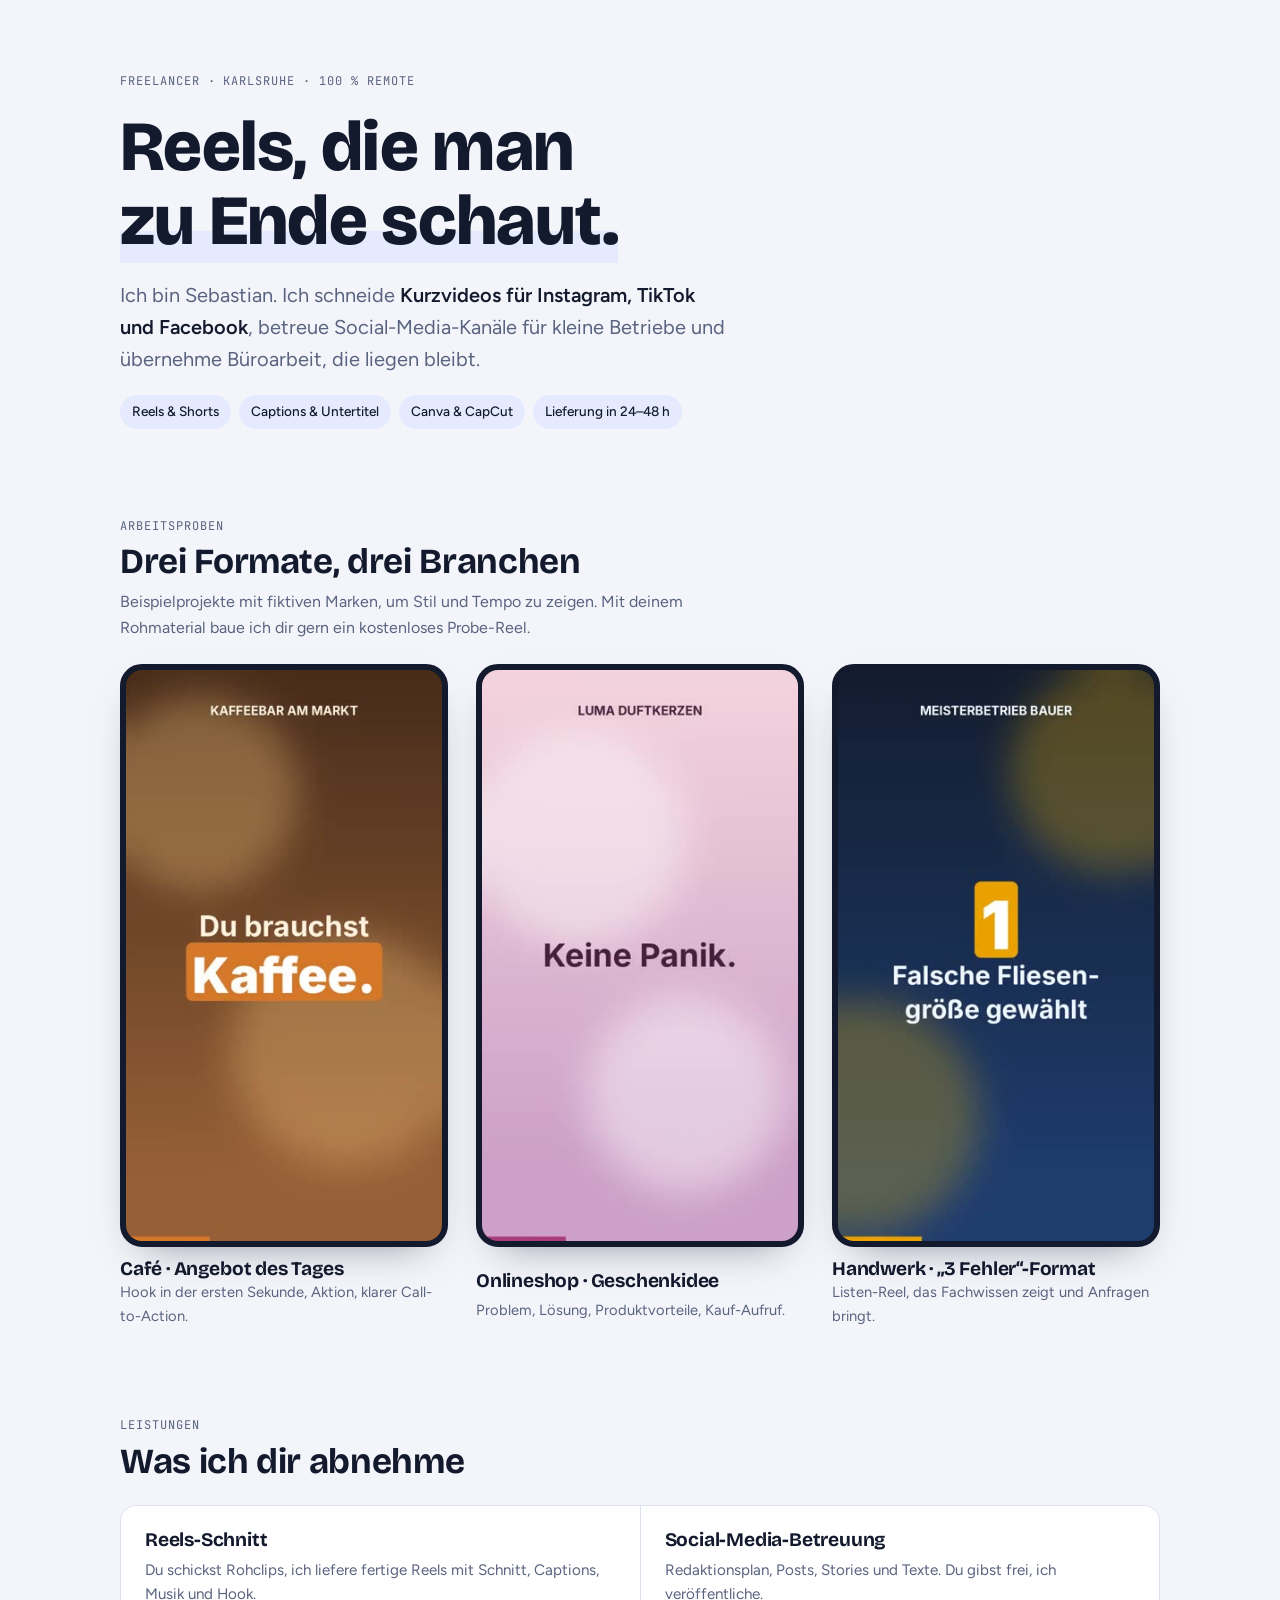
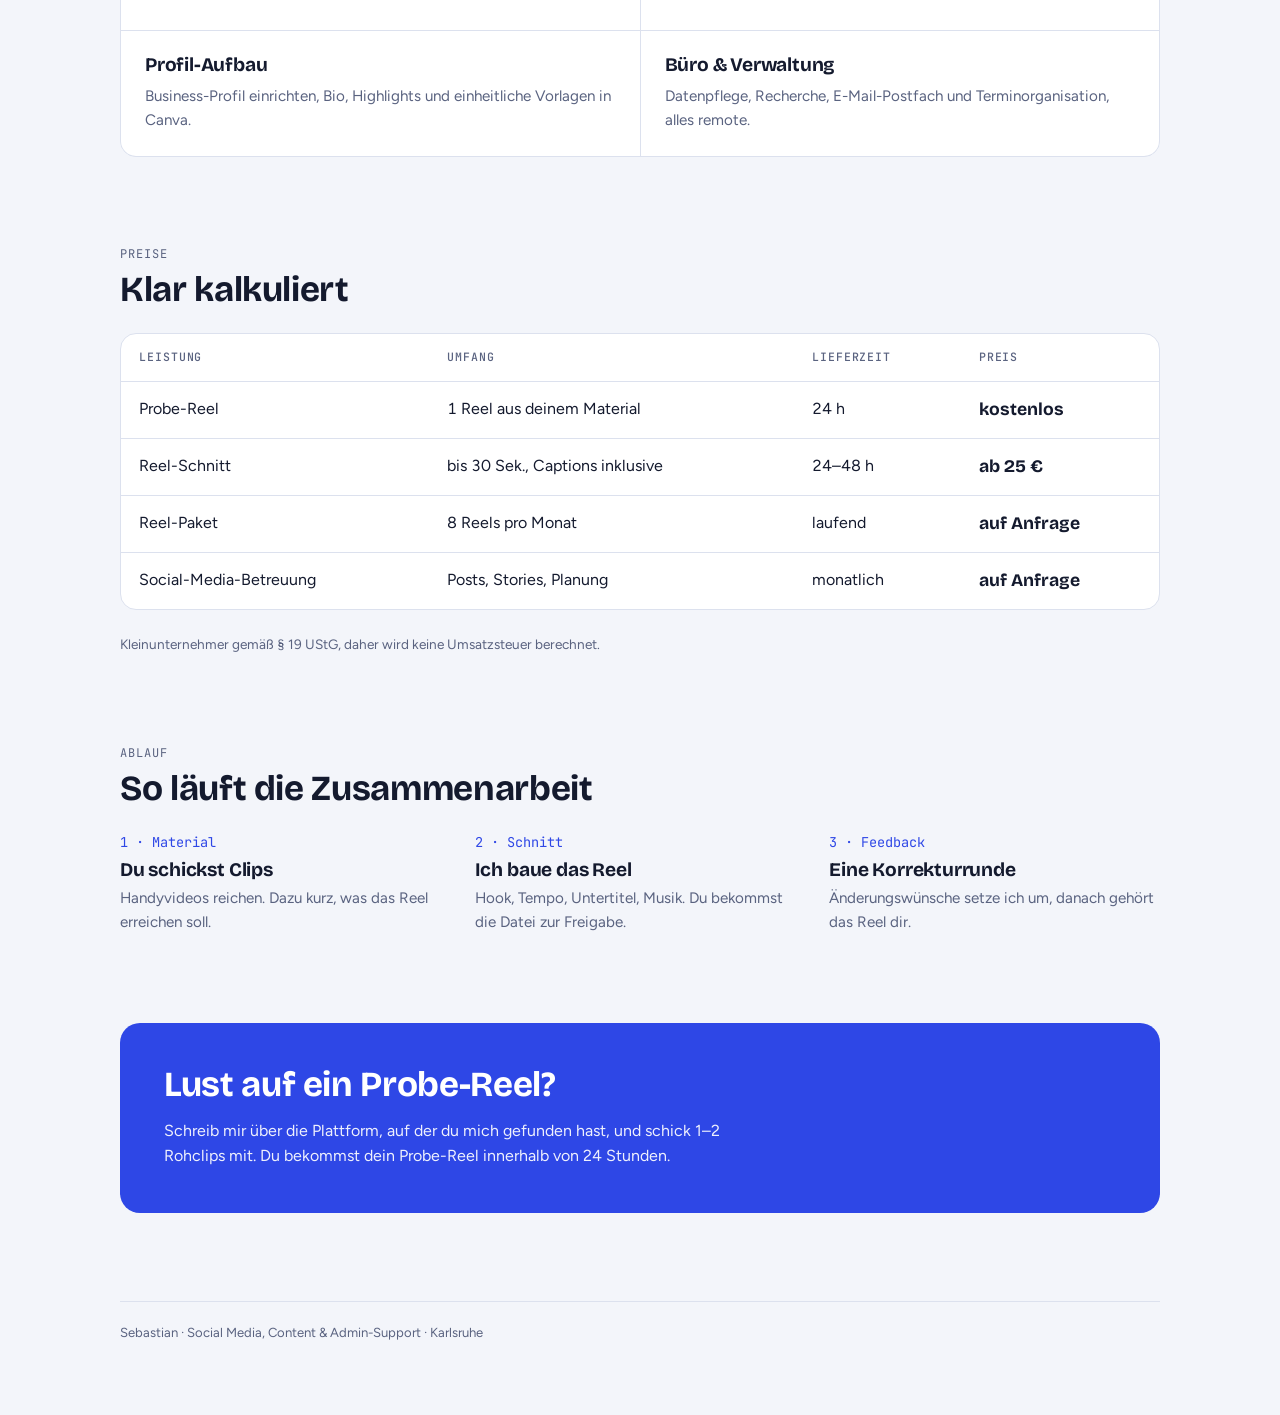
==== index.html @ 8fb292fe "Add files via upload" ====
<!doctype html>
<html lang="de">
<head>
<meta charset="utf-8">
<meta name="viewport" content="width=device-width, initial-scale=1, viewport-fit=cover">
<meta name="description" content="Sebastian – Reels-Schnitt, Social-Media-Betreuung und Admin-Support. Freelancer aus Karlsruhe, 100 % remote.">
<title>Portfolio Sebastian</title>
<link rel="preconnect" href="https://fonts.googleapis.com">
<link rel="stylesheet" href="https://fonts.googleapis.com/css2?family=Bricolage+Grotesque:opsz,wght@12..96,500;12..96,700;12..96,800&family=Figtree:wght@400;500;600&family=JetBrains+Mono:wght@500&display=swap">
<style>
/* Layout: schmale Textspalte links, Reels als Hochformat-Streifen; Preise als Tabelle mit Zeitangaben */
:root{
  --bg:#F3F5FA; --surface:#FFFFFF; --ink:#141A2E; --muted:#5A6380; --line:#DCE1EE;
  --accent:#2E47E6; --accent-ink:#FFFFFF; --tint:#E6EAFF;
  --display:"Bricolage Grotesque", "Arial Narrow", system-ui, sans-serif;
  --body:"Figtree", system-ui, -apple-system, "Segoe UI", sans-serif;
  --mono:"JetBrains Mono", ui-monospace, "SFMono-Regular", Menlo, monospace;
}
@media (prefers-color-scheme: dark){:root:not([data-theme="light"]){
  --bg:#0E1220; --surface:#161B2E; --ink:#EEF1FA; --muted:#A3ABC7; --line:#2A3150;
  --accent:#8C9BFF; --accent-ink:#0E1220; --tint:#1F2747; color-scheme:dark}}
:root[data-theme="dark"]{
  --bg:#0E1220; --surface:#161B2E; --ink:#EEF1FA; --muted:#A3ABC7; --line:#2A3150;
  --accent:#8C9BFF; --accent-ink:#0E1220; --tint:#1F2747; color-scheme:dark}

*{box-sizing:border-box}
body{margin:0;background:var(--bg);color:var(--ink);font-family:var(--body);font-size:1rem;line-height:1.6;
  padding-left:max(16px, env(safe-area-inset-left, 0px));padding-right:max(16px, env(safe-area-inset-right, 0px))}
.wrap{max-width:1040px;margin:0 auto;padding-block:clamp(32px,6vw,72px);display:grid;gap:clamp(48px,8vw,88px)}
h1,h2,h3{font-family:var(--display);line-height:1.05;margin:0;text-wrap:balance;letter-spacing:-.01em}
h1{font-size:clamp(2.4rem,7vw,4.4rem);font-weight:800}
h2{font-size:clamp(1.6rem,3.6vw,2.2rem);font-weight:700}
h3{font-size:1.2rem;font-weight:700}
p{margin:0}
.label{font-family:var(--mono);font-size:.75rem;letter-spacing:.08em;text-transform:uppercase;color:var(--muted)}

header{display:grid;gap:20px;max-width:46rem}
header .lead{font-size:clamp(1.05rem,2.2vw,1.25rem);color:var(--muted);max-width:38rem}
header .lead strong{color:var(--ink);font-weight:600}
.facts{display:flex;flex-wrap:wrap;gap:8px}
.chip{font-size:.85rem;font-weight:500;padding:6px 12px;border-radius:999px;background:var(--tint);color:var(--ink)}
.hl{background:linear-gradient(transparent 62%, var(--tint) 62%)}

section{display:grid;gap:24px}
.sec-head{display:grid;gap:8px;max-width:40rem}
.sec-head p{color:var(--muted)}

.reels{display:grid;grid-template-columns:repeat(3,minmax(0,1fr));gap:clamp(12px,2.5vw,28px)}
.reel{display:grid;gap:12px;min-width:0}
.phone{position:relative;aspect-ratio:9/16;max-width:100%;border-radius:22px;overflow:hidden;background:var(--ink);
  border:6px solid var(--ink);box-shadow:0 18px 40px -24px rgba(20,26,46,.55)}
.phone video{width:100%;height:100%;object-fit:cover;display:block}
.reel .meta{display:grid;gap:2px}
.reel .meta p{font-size:.92rem;color:var(--muted)}

.services{display:grid;grid-template-columns:repeat(2,minmax(0,1fr));gap:1px;background:var(--line);border:1px solid var(--line);border-radius:16px;overflow:hidden}
.svc{background:var(--surface);padding:24px;display:grid;gap:8px;align-content:start;min-width:0}
.svc p{color:var(--muted);font-size:.95rem}

.table-wrap{overflow-x:auto;border:1px solid var(--line);border-radius:16px;background:var(--surface)}
table{width:100%;border-collapse:collapse;min-width:520px;font-variant-numeric:tabular-nums}
th,td{text-align:left;padding:14px 18px;border-bottom:1px solid var(--line);vertical-align:top}
th{font-family:var(--mono);font-size:.72rem;letter-spacing:.08em;text-transform:uppercase;color:var(--muted);font-weight:500}
tr:last-child td{border-bottom:0}
td.price{font-family:var(--display);font-weight:700;font-size:1.1rem;white-space:nowrap}
.note{font-size:.85rem;color:var(--muted)}

.steps{display:grid;grid-template-columns:repeat(3,minmax(0,1fr));gap:24px}
.step{display:grid;gap:6px;min-width:0}
.step .n{font-family:var(--mono);color:var(--accent);font-size:.85rem}
.step p{color:var(--muted);font-size:.95rem}

.contact{background:var(--accent);color:var(--accent-ink);border-radius:20px;padding:clamp(24px,5vw,44px);display:grid;gap:14px}
.contact p{max-width:36rem;opacity:.92}

footer{font-size:.82rem;color:var(--muted);border-top:1px solid var(--line);padding-top:20px}

@media (max-width:760px){
  .reels{grid-template-columns:repeat(3,minmax(140px,1fr));overflow-x:auto;scroll-snap-type:x mandatory;padding-bottom:6px}
  .reel{scroll-snap-align:start}
  .services,.steps{grid-template-columns:1fr}
}
@media (max-width:480px){ .reels{grid-template-columns:repeat(3,72%)} }
@media (prefers-reduced-motion: reduce){ .phone video{animation:none} }
</style>

</head>
<body>
<div class="wrap">
  <header>
    <span class="label">Freelancer · Karlsruhe · 100 % remote</span>
    <h1>Reels, die man <span class="hl">zu Ende schaut.</span></h1>
    <p class="lead">Ich bin Sebastian. Ich schneide <strong>Kurzvideos für Instagram, TikTok und Facebook</strong>, betreue Social-Media-Kanäle für kleine Betriebe und übernehme Büroarbeit, die liegen bleibt.</p>
    <div class="facts">
      <span class="chip">Reels &amp; Shorts</span>
      <span class="chip">Captions &amp; Untertitel</span>
      <span class="chip">Canva &amp; CapCut</span>
      <span class="chip">Lieferung in 24–48 h</span>
    </div>
  </header>

  <section aria-labelledby="h-reels">
    <div class="sec-head">
      <span class="label">Arbeitsproben</span>
      <h2 id="h-reels">Drei Formate, drei Branchen</h2>
      <p>Beispielprojekte mit fiktiven Marken, um Stil und Tempo zu zeigen. Mit deinem Rohmaterial baue ich dir gern ein kostenloses Probe-Reel.</p>
    </div>
    <div class="reels">
      <article class="reel">
        <div class="phone"><video src="reels/reel_cafe.mp4" poster="reels/cafe.jpg" autoplay muted loop playsinline aria-label="Beispiel-Reel für ein Café"></video></div>
        <div class="meta"><h3>Café · Angebot des Tages</h3><p>Hook in der ersten Sekunde, Aktion, klarer Call-to-Action.</p></div>
      </article>
      <article class="reel">
        <div class="phone"><video src="reels/reel_kerzen.mp4" poster="reels/kerzen.jpg" autoplay muted loop playsinline aria-label="Beispiel-Reel für einen Onlineshop"></video></div>
        <div class="meta"><h3>Onlineshop · Geschenkidee</h3><p>Problem, Lösung, Produktvorteile, Kauf-Aufruf.</p></div>
      </article>
      <article class="reel">
        <div class="phone"><video src="reels/reel_handwerk.mp4" poster="reels/handwerk.jpg" autoplay muted loop playsinline aria-label="Beispiel-Reel für einen Handwerksbetrieb"></video></div>
        <div class="meta"><h3>Handwerk · „3 Fehler“-Format</h3><p>Listen-Reel, das Fachwissen zeigt und Anfragen bringt.</p></div>
      </article>
    </div>
  </section>

  <section aria-labelledby="h-svc">
    <div class="sec-head">
      <span class="label">Leistungen</span>
      <h2 id="h-svc">Was ich dir abnehme</h2>
    </div>
    <div class="services">
      <div class="svc"><h3>Reels-Schnitt</h3><p>Du schickst Rohclips, ich liefere fertige Reels mit Schnitt, Captions, Musik und Hook.</p></div>
      <div class="svc"><h3>Social-Media-Betreuung</h3><p>Redaktionsplan, Posts, Stories und Texte. Du gibst frei, ich veröffentliche.</p></div>
      <div class="svc"><h3>Profil-Aufbau</h3><p>Business-Profil einrichten, Bio, Highlights und einheitliche Vorlagen in Canva.</p></div>
      <div class="svc"><h3>Büro &amp; Verwaltung</h3><p>Datenpflege, Recherche, E-Mail-Postfach und Terminorganisation, alles remote.</p></div>
    </div>
  </section>

  <section aria-labelledby="h-price">
    <div class="sec-head">
      <span class="label">Preise</span>
      <h2 id="h-price">Klar kalkuliert</h2>
    </div>
    <div class="table-wrap">
      <table>
        <thead><tr><th>Leistung</th><th>Umfang</th><th>Lieferzeit</th><th>Preis</th></tr></thead>
        <tbody>
          <tr><td>Probe-Reel</td><td>1 Reel aus deinem Material</td><td>24 h</td><td class="price">kostenlos</td></tr>
          <tr><td>Reel-Schnitt</td><td>bis 30 Sek., Captions inklusive</td><td>24–48 h</td><td class="price">ab 25 €</td></tr>
          <tr><td>Reel-Paket</td><td>8 Reels pro Monat</td><td>laufend</td><td class="price">auf Anfrage</td></tr>
          <tr><td>Social-Media-Betreuung</td><td>Posts, Stories, Planung</td><td>monatlich</td><td class="price">auf Anfrage</td></tr>
        </tbody>
      </table>
    </div>
    <p class="note">Kleinunternehmer gemäß § 19 UStG, daher wird keine Umsatzsteuer berechnet.</p>
  </section>

  <section aria-labelledby="h-how">
    <div class="sec-head">
      <span class="label">Ablauf</span>
      <h2 id="h-how">So läuft die Zusammenarbeit</h2>
    </div>
    <div class="steps">
      <div class="step"><span class="n">1 · Material</span><h3>Du schickst Clips</h3><p>Handyvideos reichen. Dazu kurz, was das Reel erreichen soll.</p></div>
      <div class="step"><span class="n">2 · Schnitt</span><h3>Ich baue das Reel</h3><p>Hook, Tempo, Untertitel, Musik. Du bekommst die Datei zur Freigabe.</p></div>
      <div class="step"><span class="n">3 · Feedback</span><h3>Eine Korrekturrunde</h3><p>Änderungswünsche setze ich um, danach gehört das Reel dir.</p></div>
    </div>
  </section>

  <section class="contact" aria-labelledby="h-contact">
    <h2 id="h-contact">Lust auf ein Probe-Reel?</h2>
    <p>Schreib mir über die Plattform, auf der du mich gefunden hast, und schick 1–2 Rohclips mit. Du bekommst dein Probe-Reel innerhalb von 24 Stunden.</p>
  </section>

  <footer>Sebastian · Social Media, Content &amp; Admin-Support · Karlsruhe</footer>
</div>

</body>
</html>
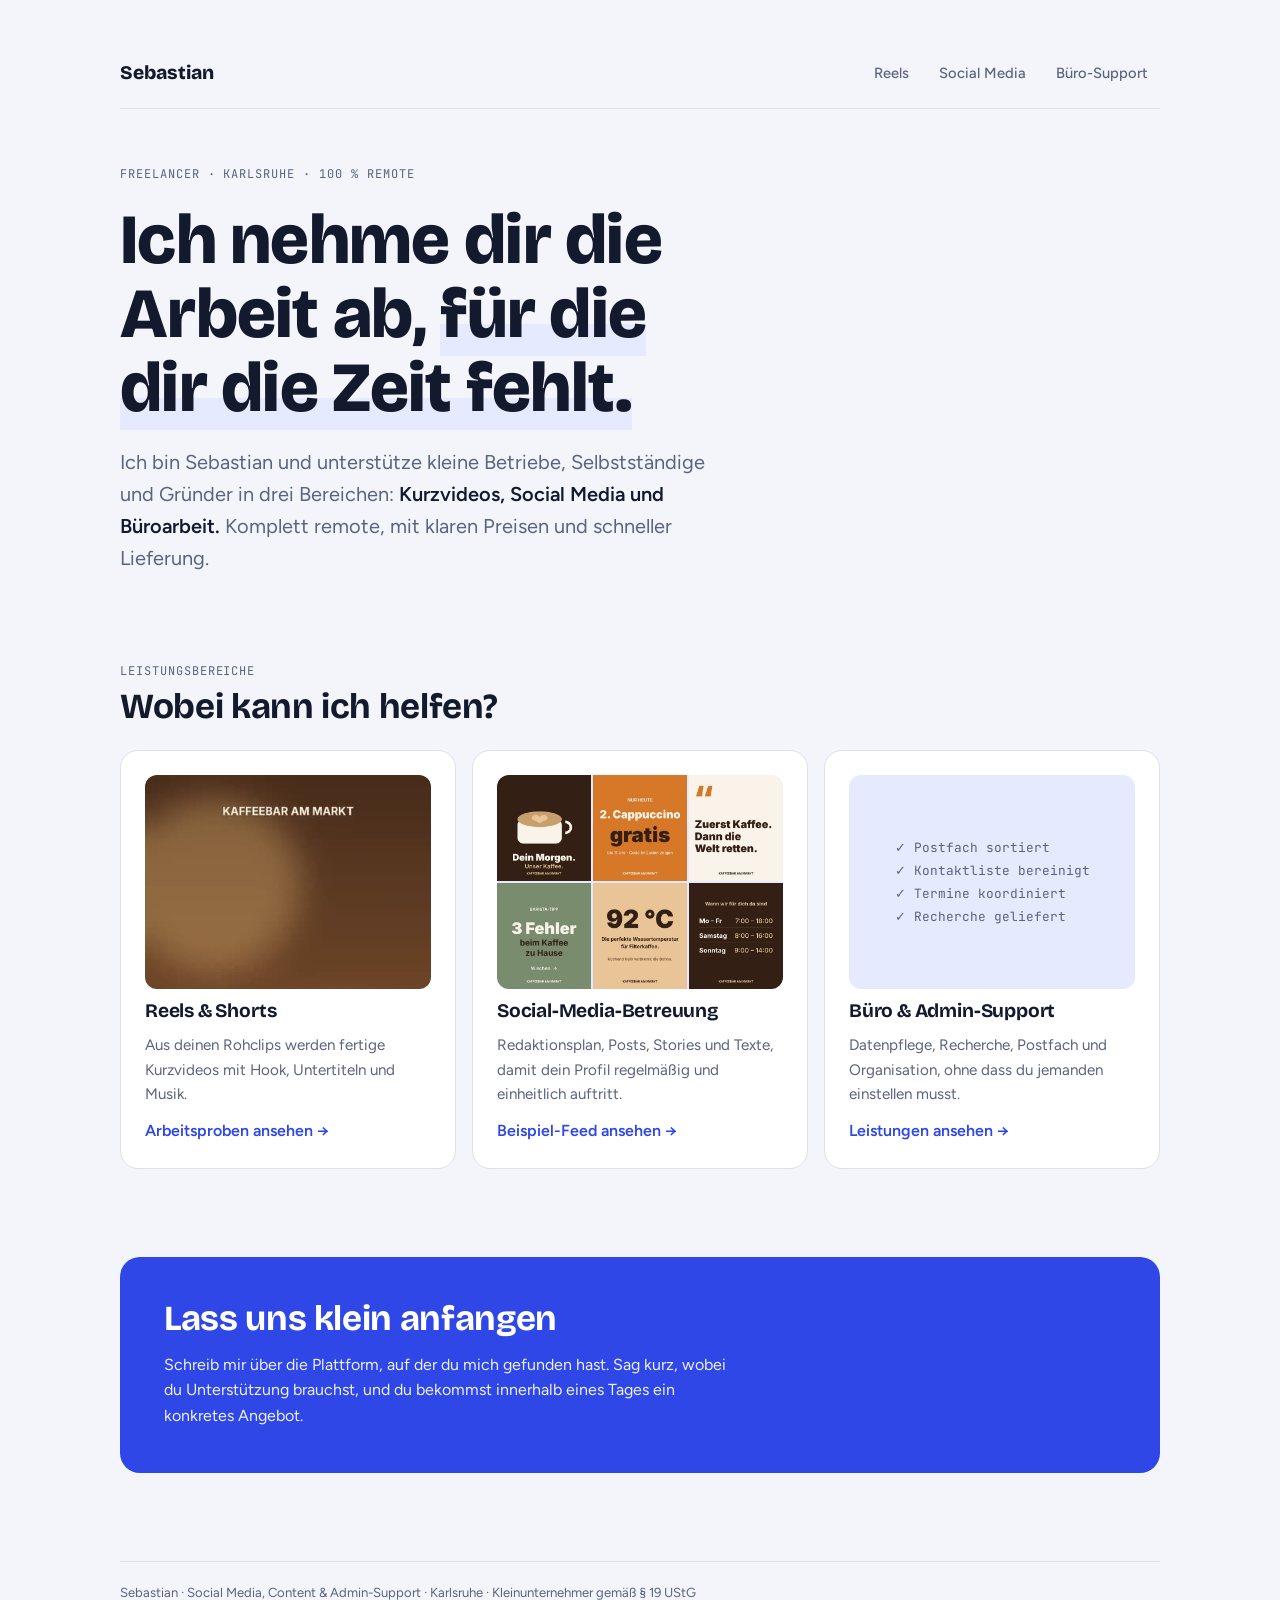
==== commit 1a1537cf: "Portfolio: Startseite und Unterseiten für Reels, Social Media und Büro-Support Co-Authored-By: Claud" ====
--- a/index.html
+++ b/index.html
@@ -3,175 +3,66 @@
 <head>
 <meta charset="utf-8">
 <meta name="viewport" content="width=device-width, initial-scale=1, viewport-fit=cover">
-<meta name="description" content="Sebastian – Reels-Schnitt, Social-Media-Betreuung und Admin-Support. Freelancer aus Karlsruhe, 100 % remote.">
 <title>Portfolio Sebastian</title>
+<meta name="description" content="Sebastian – Reels-Schnitt, Social-Media-Betreuung und Büro-Support. Freelancer aus Karlsruhe, 100 % remote.">
 <link rel="preconnect" href="https://fonts.googleapis.com">
 <link rel="stylesheet" href="https://fonts.googleapis.com/css2?family=Bricolage+Grotesque:opsz,wght@12..96,500;12..96,700;12..96,800&family=Figtree:wght@400;500;600&family=JetBrains+Mono:wght@500&display=swap">
-<style>
-/* Layout: schmale Textspalte links, Reels als Hochformat-Streifen; Preise als Tabelle mit Zeitangaben */
-:root{
-  --bg:#F3F5FA; --surface:#FFFFFF; --ink:#141A2E; --muted:#5A6380; --line:#DCE1EE;
-  --accent:#2E47E6; --accent-ink:#FFFFFF; --tint:#E6EAFF;
-  --display:"Bricolage Grotesque", "Arial Narrow", system-ui, sans-serif;
-  --body:"Figtree", system-ui, -apple-system, "Segoe UI", sans-serif;
-  --mono:"JetBrains Mono", ui-monospace, "SFMono-Regular", Menlo, monospace;
-}
-@media (prefers-color-scheme: dark){:root:not([data-theme="light"]){
-  --bg:#0E1220; --surface:#161B2E; --ink:#EEF1FA; --muted:#A3ABC7; --line:#2A3150;
-  --accent:#8C9BFF; --accent-ink:#0E1220; --tint:#1F2747; color-scheme:dark}}
-:root[data-theme="dark"]{
-  --bg:#0E1220; --surface:#161B2E; --ink:#EEF1FA; --muted:#A3ABC7; --line:#2A3150;
-  --accent:#8C9BFF; --accent-ink:#0E1220; --tint:#1F2747; color-scheme:dark}
-
-*{box-sizing:border-box}
-body{margin:0;background:var(--bg);color:var(--ink);font-family:var(--body);font-size:1rem;line-height:1.6;
-  padding-left:max(16px, env(safe-area-inset-left, 0px));padding-right:max(16px, env(safe-area-inset-right, 0px))}
-.wrap{max-width:1040px;margin:0 auto;padding-block:clamp(32px,6vw,72px);display:grid;gap:clamp(48px,8vw,88px)}
-h1,h2,h3{font-family:var(--display);line-height:1.05;margin:0;text-wrap:balance;letter-spacing:-.01em}
-h1{font-size:clamp(2.4rem,7vw,4.4rem);font-weight:800}
-h2{font-size:clamp(1.6rem,3.6vw,2.2rem);font-weight:700}
-h3{font-size:1.2rem;font-weight:700}
-p{margin:0}
-.label{font-family:var(--mono);font-size:.75rem;letter-spacing:.08em;text-transform:uppercase;color:var(--muted)}
-
-header{display:grid;gap:20px;max-width:46rem}
-header .lead{font-size:clamp(1.05rem,2.2vw,1.25rem);color:var(--muted);max-width:38rem}
-header .lead strong{color:var(--ink);font-weight:600}
-.facts{display:flex;flex-wrap:wrap;gap:8px}
-.chip{font-size:.85rem;font-weight:500;padding:6px 12px;border-radius:999px;background:var(--tint);color:var(--ink)}
-.hl{background:linear-gradient(transparent 62%, var(--tint) 62%)}
-
-section{display:grid;gap:24px}
-.sec-head{display:grid;gap:8px;max-width:40rem}
-.sec-head p{color:var(--muted)}
-
-.reels{display:grid;grid-template-columns:repeat(3,minmax(0,1fr));gap:clamp(12px,2.5vw,28px)}
-.reel{display:grid;gap:12px;min-width:0}
-.phone{position:relative;aspect-ratio:9/16;max-width:100%;border-radius:22px;overflow:hidden;background:var(--ink);
-  border:6px solid var(--ink);box-shadow:0 18px 40px -24px rgba(20,26,46,.55)}
-.phone video{width:100%;height:100%;object-fit:cover;display:block}
-.reel .meta{display:grid;gap:2px}
-.reel .meta p{font-size:.92rem;color:var(--muted)}
-
-.services{display:grid;grid-template-columns:repeat(2,minmax(0,1fr));gap:1px;background:var(--line);border:1px solid var(--line);border-radius:16px;overflow:hidden}
-.svc{background:var(--surface);padding:24px;display:grid;gap:8px;align-content:start;min-width:0}
-.svc p{color:var(--muted);font-size:.95rem}
-
-.table-wrap{overflow-x:auto;border:1px solid var(--line);border-radius:16px;background:var(--surface)}
-table{width:100%;border-collapse:collapse;min-width:520px;font-variant-numeric:tabular-nums}
-th,td{text-align:left;padding:14px 18px;border-bottom:1px solid var(--line);vertical-align:top}
-th{font-family:var(--mono);font-size:.72rem;letter-spacing:.08em;text-transform:uppercase;color:var(--muted);font-weight:500}
-tr:last-child td{border-bottom:0}
-td.price{font-family:var(--display);font-weight:700;font-size:1.1rem;white-space:nowrap}
-.note{font-size:.85rem;color:var(--muted)}
-
-.steps{display:grid;grid-template-columns:repeat(3,minmax(0,1fr));gap:24px}
-.step{display:grid;gap:6px;min-width:0}
-.step .n{font-family:var(--mono);color:var(--accent);font-size:.85rem}
-.step p{color:var(--muted);font-size:.95rem}
-
-.contact{background:var(--accent);color:var(--accent-ink);border-radius:20px;padding:clamp(24px,5vw,44px);display:grid;gap:14px}
-.contact p{max-width:36rem;opacity:.92}
-
-footer{font-size:.82rem;color:var(--muted);border-top:1px solid var(--line);padding-top:20px}
-
-@media (max-width:760px){
-  .reels{grid-template-columns:repeat(3,minmax(140px,1fr));overflow-x:auto;scroll-snap-type:x mandatory;padding-bottom:6px}
-  .reel{scroll-snap-align:start}
-  .services,.steps{grid-template-columns:1fr}
-}
-@media (max-width:480px){ .reels{grid-template-columns:repeat(3,72%)} }
-@media (prefers-reduced-motion: reduce){ .phone video{animation:none} }
-</style>
-
+<link rel="stylesheet" href="style.css">
 </head>
 <body>
 <div class="wrap">
-  <header>
-    <span class="label">Freelancer · Karlsruhe · 100 % remote</span>
-    <h1>Reels, die man <span class="hl">zu Ende schaut.</span></h1>
-    <p class="lead">Ich bin Sebastian. Ich schneide <strong>Kurzvideos für Instagram, TikTok und Facebook</strong>, betreue Social-Media-Kanäle für kleine Betriebe und übernehme Büroarbeit, die liegen bleibt.</p>
-    <div class="facts">
-      <span class="chip">Reels &amp; Shorts</span>
-      <span class="chip">Captions &amp; Untertitel</span>
-      <span class="chip">Canva &amp; CapCut</span>
-      <span class="chip">Lieferung in 24–48 h</span>
+  <div class="top">
+    <nav class="nav" aria-label="Hauptnavigation">
+      <a class="home" href="./">Sebastian</a>
+      <ul>
+        <li><a class="tab" href="reels/">Reels</a></li>
+        <li><a class="tab" href="social-media/">Social Media</a></li>
+        <li><a class="tab" href="office/">Büro-Support</a></li>
+      </ul>
+    </nav>
+    <header class="hero">
+      <span class="label">Freelancer · Karlsruhe · 100 % remote</span>
+      <h1>Ich nehme dir die Arbeit ab, <span class="hl">für die dir die Zeit fehlt.</span></h1>
+      <p class="lead">Ich bin Sebastian und unterstütze kleine Betriebe, Selbstständige und Gründer in drei Bereichen: <strong>Kurzvideos, Social Media und Büroarbeit.</strong> Komplett remote, mit klaren Preisen und schneller Lieferung.</p>
+    </header>
+  </div>
+
+  <section aria-labelledby="h-areas">
+    <div class="sec-head">
+      <span class="label">Leistungsbereiche</span>
+      <h2 id="h-areas">Wobei kann ich helfen?</h2>
     </div>
-  </header>
-
-  <section aria-labelledby="h-reels">
-    <div class="sec-head">
-      <span class="label">Arbeitsproben</span>
-      <h2 id="h-reels">Drei Formate, drei Branchen</h2>
-      <p>Beispielprojekte mit fiktiven Marken, um Stil und Tempo zu zeigen. Mit deinem Rohmaterial baue ich dir gern ein kostenloses Probe-Reel.</p>
-    </div>
-    <div class="reels">
-      <article class="reel">
-        <div class="phone"><video src="reels/reel_cafe.mp4" poster="reels/cafe.jpg" autoplay muted loop playsinline aria-label="Beispiel-Reel für ein Café"></video></div>
-        <div class="meta"><h3>Café · Angebot des Tages</h3><p>Hook in der ersten Sekunde, Aktion, klarer Call-to-Action.</p></div>
-      </article>
-      <article class="reel">
-        <div class="phone"><video src="reels/reel_kerzen.mp4" poster="reels/kerzen.jpg" autoplay muted loop playsinline aria-label="Beispiel-Reel für einen Onlineshop"></video></div>
-        <div class="meta"><h3>Onlineshop · Geschenkidee</h3><p>Problem, Lösung, Produktvorteile, Kauf-Aufruf.</p></div>
-      </article>
-      <article class="reel">
-        <div class="phone"><video src="reels/reel_handwerk.mp4" poster="reels/handwerk.jpg" autoplay muted loop playsinline aria-label="Beispiel-Reel für einen Handwerksbetrieb"></video></div>
-        <div class="meta"><h3>Handwerk · „3 Fehler“-Format</h3><p>Listen-Reel, das Fachwissen zeigt und Anfragen bringt.</p></div>
-      </article>
-    </div>
-  </section>
-
-  <section aria-labelledby="h-svc">
-    <div class="sec-head">
-      <span class="label">Leistungen</span>
-      <h2 id="h-svc">Was ich dir abnehme</h2>
-    </div>
-    <div class="services">
-      <div class="svc"><h3>Reels-Schnitt</h3><p>Du schickst Rohclips, ich liefere fertige Reels mit Schnitt, Captions, Musik und Hook.</p></div>
-      <div class="svc"><h3>Social-Media-Betreuung</h3><p>Redaktionsplan, Posts, Stories und Texte. Du gibst frei, ich veröffentliche.</p></div>
-      <div class="svc"><h3>Profil-Aufbau</h3><p>Business-Profil einrichten, Bio, Highlights und einheitliche Vorlagen in Canva.</p></div>
-      <div class="svc"><h3>Büro &amp; Verwaltung</h3><p>Datenpflege, Recherche, E-Mail-Postfach und Terminorganisation, alles remote.</p></div>
-    </div>
-  </section>
-
-  <section aria-labelledby="h-price">
-    <div class="sec-head">
-      <span class="label">Preise</span>
-      <h2 id="h-price">Klar kalkuliert</h2>
-    </div>
-    <div class="table-wrap">
-      <table>
-        <thead><tr><th>Leistung</th><th>Umfang</th><th>Lieferzeit</th><th>Preis</th></tr></thead>
-        <tbody>
-          <tr><td>Probe-Reel</td><td>1 Reel aus deinem Material</td><td>24 h</td><td class="price">kostenlos</td></tr>
-          <tr><td>Reel-Schnitt</td><td>bis 30 Sek., Captions inklusive</td><td>24–48 h</td><td class="price">ab 25 €</td></tr>
-          <tr><td>Reel-Paket</td><td>8 Reels pro Monat</td><td>laufend</td><td class="price">auf Anfrage</td></tr>
-          <tr><td>Social-Media-Betreuung</td><td>Posts, Stories, Planung</td><td>monatlich</td><td class="price">auf Anfrage</td></tr>
-        </tbody>
-      </table>
-    </div>
-    <p class="note">Kleinunternehmer gemäß § 19 UStG, daher wird keine Umsatzsteuer berechnet.</p>
-  </section>
-
-  <section aria-labelledby="h-how">
-    <div class="sec-head">
-      <span class="label">Ablauf</span>
-      <h2 id="h-how">So läuft die Zusammenarbeit</h2>
-    </div>
-    <div class="steps">
-      <div class="step"><span class="n">1 · Material</span><h3>Du schickst Clips</h3><p>Handyvideos reichen. Dazu kurz, was das Reel erreichen soll.</p></div>
-      <div class="step"><span class="n">2 · Schnitt</span><h3>Ich baue das Reel</h3><p>Hook, Tempo, Untertitel, Musik. Du bekommst die Datei zur Freigabe.</p></div>
-      <div class="step"><span class="n">3 · Feedback</span><h3>Eine Korrekturrunde</h3><p>Änderungswünsche setze ich um, danach gehört das Reel dir.</p></div>
+    <div class="areas">
+      <a class="area" href="reels/">
+        <div class="thumb"><img src="reels/cafe.jpg" alt="Ausschnitt aus einem Beispiel-Reel" loading="lazy"></div>
+        <h3>Reels &amp; Shorts</h3>
+        <p>Aus deinen Rohclips werden fertige Kurzvideos mit Hook, Untertiteln und Musik.</p>
+        <span class="go">Arbeitsproben ansehen →</span>
+      </a>
+      <a class="area" href="social-media/">
+        <div class="thumb grid3">
+          <img src="social-media/feed/post1.jpg" alt="" loading="lazy"><img src="social-media/feed/post2.jpg" alt="" loading="lazy"><img src="social-media/feed/post3.jpg" alt="" loading="lazy">
+          <img src="social-media/feed/post4.jpg" alt="" loading="lazy"><img src="social-media/feed/post5.jpg" alt="" loading="lazy"><img src="social-media/feed/post6.jpg" alt="" loading="lazy">
+        </div>
+        <h3>Social-Media-Betreuung</h3>
+        <p>Redaktionsplan, Posts, Stories und Texte, damit dein Profil regelmäßig und einheitlich auftritt.</p>
+        <span class="go">Beispiel-Feed ansehen →</span>
+      </a>
+      <a class="area" href="office/">
+        <div class="thumb office" aria-hidden="true">✓ Postfach sortiert<br>✓ Kontaktliste bereinigt<br>✓ Termine koordiniert<br>✓ Recherche geliefert</div>
+        <h3>Büro &amp; Admin-Support</h3>
+        <p>Datenpflege, Recherche, Postfach und Organisation, ohne dass du jemanden einstellen musst.</p>
+        <span class="go">Leistungen ansehen →</span>
+      </a>
     </div>
   </section>
 
   <section class="contact" aria-labelledby="h-contact">
-    <h2 id="h-contact">Lust auf ein Probe-Reel?</h2>
-    <p>Schreib mir über die Plattform, auf der du mich gefunden hast, und schick 1–2 Rohclips mit. Du bekommst dein Probe-Reel innerhalb von 24 Stunden.</p>
+    <h2 id="h-contact">Lass uns klein anfangen</h2>
+    <p>Schreib mir über die Plattform, auf der du mich gefunden hast. Sag kurz, wobei du Unterstützung brauchst, und du bekommst innerhalb eines Tages ein konkretes Angebot.</p>
   </section>
 
-  <footer>Sebastian · Social Media, Content &amp; Admin-Support · Karlsruhe</footer>
+  <footer>Sebastian · Social Media, Content &amp; Admin-Support · Karlsruhe · Kleinunternehmer gemäß § 19 UStG</footer>
 </div>
-
 </body>
 </html>
--- a/style.css
+++ b/style.css
@@ -0,0 +1,124 @@
+/* Layout: schmale Textspalte, Arbeitsproben als Raster; jede Unterseite = ein Leistungsbereich */
+:root{
+  --bg:#F3F5FA; --surface:#FFFFFF; --ink:#141A2E; --muted:#5A6380; --line:#DCE1EE;
+  --accent:#2E47E6; --accent-ink:#FFFFFF; --tint:#E6EAFF;
+  --display:"Bricolage Grotesque", "Arial Narrow", system-ui, sans-serif;
+  --body:"Figtree", system-ui, -apple-system, "Segoe UI", sans-serif;
+  --mono:"JetBrains Mono", ui-monospace, "SFMono-Regular", Menlo, monospace;
+  color-scheme:light;
+}
+@media (prefers-color-scheme: dark){:root{
+  --bg:#0E1220; --surface:#161B2E; --ink:#EEF1FA; --muted:#A3ABC7; --line:#2A3150;
+  --accent:#8C9BFF; --accent-ink:#0E1220; --tint:#1F2747; color-scheme:dark}}
+
+*{box-sizing:border-box}
+html{-webkit-text-size-adjust:100%}
+body{margin:0;background:var(--bg);color:var(--ink);font-family:var(--body);font-size:1rem;line-height:1.6;
+  padding-left:max(16px, env(safe-area-inset-left, 0px));padding-right:max(16px, env(safe-area-inset-right, 0px))}
+img,video{max-width:100%}
+a{color:var(--accent)}
+a:focus-visible,button:focus-visible{outline:3px solid var(--accent);outline-offset:3px;border-radius:6px}
+.wrap{max-width:1040px;margin:0 auto;padding-block:clamp(24px,5vw,56px) clamp(32px,6vw,72px);display:grid;gap:clamp(48px,8vw,88px)}
+h1,h2,h3{font-family:var(--display);line-height:1.05;margin:0;text-wrap:balance;letter-spacing:-.01em}
+h1{font-size:clamp(2.4rem,7vw,4.4rem);font-weight:800}
+h2{font-size:clamp(1.6rem,3.6vw,2.2rem);font-weight:700}
+h3{font-size:1.2rem;font-weight:700}
+p{margin:0}
+.label{font-family:var(--mono);font-size:.75rem;letter-spacing:.08em;text-transform:uppercase;color:var(--muted)}
+
+/* Navigation */
+.nav{display:flex;flex-wrap:wrap;align-items:center;justify-content:space-between;gap:12px 20px;padding-bottom:16px;border-bottom:1px solid var(--line)}
+.nav .home{font-family:var(--display);font-weight:800;font-size:1.2rem;color:var(--ink);text-decoration:none}
+.nav ul{display:flex;flex-wrap:wrap;gap:6px;list-style:none;margin:0;padding:0}
+.nav a.tab{display:block;padding:6px 12px;border-radius:999px;color:var(--muted);text-decoration:none;font-weight:500;font-size:.92rem}
+.nav a.tab:hover{color:var(--ink);background:var(--tint)}
+.nav a.tab[aria-current="page"]{background:var(--ink);color:var(--bg)}
+.top{display:grid;gap:clamp(32px,6vw,56px)}
+
+header.hero{display:grid;gap:20px;max-width:46rem}
+header.hero .lead{font-size:clamp(1.05rem,2.2vw,1.25rem);color:var(--muted);max-width:38rem}
+header.hero .lead strong{color:var(--ink);font-weight:600}
+.facts{display:flex;flex-wrap:wrap;gap:8px}
+.chip{font-size:.85rem;font-weight:500;padding:6px 12px;border-radius:999px;background:var(--tint);color:var(--ink)}
+.hl{background:linear-gradient(transparent 62%, var(--tint) 62%)}
+
+section{display:grid;gap:24px}
+.sec-head{display:grid;gap:8px;max-width:40rem}
+.sec-head p{color:var(--muted)}
+
+/* Reels */
+.reels{display:grid;grid-template-columns:repeat(3,minmax(0,1fr));gap:clamp(12px,2.5vw,28px)}
+.reel{display:grid;gap:12px;min-width:0;align-content:start}
+.phone{position:relative;aspect-ratio:9/16;max-width:100%;border-radius:22px;overflow:hidden;background:var(--ink);
+  border:6px solid var(--ink);box-shadow:0 18px 40px -24px rgba(20,26,46,.55)}
+.phone video{width:100%;height:100%;object-fit:cover;display:block}
+.meta{display:grid;gap:2px}
+.meta p{font-size:.92rem;color:var(--muted)}
+
+/* Feed */
+.feed-frame{max-width:560px;width:100%;background:var(--surface);border:1px solid var(--line);border-radius:20px;padding:16px;display:grid;gap:14px}
+.feed-head{display:flex;align-items:center;gap:12px}
+.avatar{width:52px;height:52px;border-radius:50%;background:#341F14;display:grid;place-items:center;color:#E8C496;font-family:var(--display);font-weight:800;flex:none}
+.feed-head .who{display:grid;line-height:1.3;min-width:0}
+.feed-head .who b{font-weight:600}
+.feed-head .who span{font-size:.85rem;color:var(--muted)}
+.feed{display:grid;grid-template-columns:repeat(3,minmax(0,1fr));gap:3px;border-radius:10px;overflow:hidden}
+.feed img{display:block;width:100%;aspect-ratio:1/1;object-fit:cover}
+.feed-wrap{display:grid;grid-template-columns:minmax(0,560px) minmax(0,1fr);gap:clamp(20px,4vw,48px);align-items:start}
+.annot{display:grid;gap:16px;list-style:none;margin:0;padding:0}
+.annot li{display:grid;gap:2px;padding-left:14px;border-left:2px solid var(--line)}
+.annot li b{font-weight:600}
+.annot li span{color:var(--muted);font-size:.95rem}
+
+/* Kacheln, Tabellen, Ablauf */
+.services{display:grid;grid-template-columns:repeat(2,minmax(0,1fr));gap:1px;background:var(--line);border:1px solid var(--line);border-radius:16px;overflow:hidden}
+.svc{background:var(--surface);padding:24px;display:grid;gap:8px;align-content:start;min-width:0}
+.svc p{color:var(--muted);font-size:.95rem}
+.table-wrap{overflow-x:auto;border:1px solid var(--line);border-radius:16px;background:var(--surface)}
+table{width:100%;border-collapse:collapse;min-width:520px;font-variant-numeric:tabular-nums}
+th,td{text-align:left;padding:14px 18px;border-bottom:1px solid var(--line);vertical-align:top}
+th{font-family:var(--mono);font-size:.72rem;letter-spacing:.08em;text-transform:uppercase;color:var(--muted);font-weight:500}
+tr:last-child td{border-bottom:0}
+td.price{font-family:var(--display);font-weight:700;font-size:1.1rem;white-space:nowrap}
+.note{font-size:.85rem;color:var(--muted)}
+.steps{display:grid;grid-template-columns:repeat(3,minmax(0,1fr));gap:24px}
+.step{display:grid;gap:6px;min-width:0;align-content:start}
+.step .n{font-family:var(--mono);color:var(--accent);font-size:.85rem}
+.step p{color:var(--muted);font-size:.95rem}
+
+/* Office: Vorher/Nachher */
+.ba{display:grid;grid-template-columns:repeat(2,minmax(0,1fr));gap:16px}
+.ba figure{margin:0;display:grid;gap:10px;min-width:0}
+.ba figcaption{font-family:var(--mono);font-size:.75rem;letter-spacing:.08em;text-transform:uppercase;color:var(--muted)}
+.ba .table-wrap table{min-width:340px;font-size:.88rem}
+.ba .table-wrap td,.ba .table-wrap th{padding:9px 12px}
+.messy td{color:var(--muted)}
+.bad{color:#B3261E}
+@media (prefers-color-scheme: dark){.bad{color:#FF8A80}}
+
+/* Startseite */
+.areas{display:grid;grid-template-columns:repeat(3,minmax(0,1fr));gap:16px}
+.area{display:grid;gap:12px;align-content:start;padding:24px;background:var(--surface);border:1px solid var(--line);border-radius:18px;color:inherit;text-decoration:none;transition:border-color .15s, transform .15s}
+.area:hover{border-color:var(--accent);transform:translateY(-2px)}
+.area p{color:var(--muted);font-size:.95rem}
+.area .go{font-weight:600;color:var(--accent)}
+.thumb{aspect-ratio:4/3;max-width:100%;border-radius:12px;overflow:hidden;background:var(--tint);display:grid}
+.thumb img{width:100%;height:100%;object-fit:cover;display:block}
+.thumb.grid3{grid-template-columns:repeat(3,1fr);gap:2px}
+.thumb.office{place-items:center;font-family:var(--mono);font-size:.8rem;color:var(--muted);padding:16px;text-align:left;line-height:1.8}
+
+.contact{background:var(--accent);color:var(--accent-ink);border-radius:20px;padding:clamp(24px,5vw,44px);display:grid;gap:14px}
+.contact p{max-width:36rem;opacity:.92}
+footer{font-size:.82rem;color:var(--muted);border-top:1px solid var(--line);padding-top:20px}
+
+@media (max-width:820px){
+  .areas{grid-template-columns:1fr}
+  .feed-wrap{grid-template-columns:1fr}
+}
+@media (max-width:760px){
+  .reels{grid-template-columns:repeat(3,minmax(150px,1fr));overflow-x:auto;scroll-snap-type:x mandatory;padding-bottom:6px}
+  .reel{scroll-snap-align:start}
+  .services,.steps,.ba{grid-template-columns:1fr}
+}
+@media (max-width:480px){ .reels{grid-template-columns:repeat(3,72%)} }
+@media (prefers-reduced-motion: reduce){ .area{transition:none} .area:hover{transform:none} }
